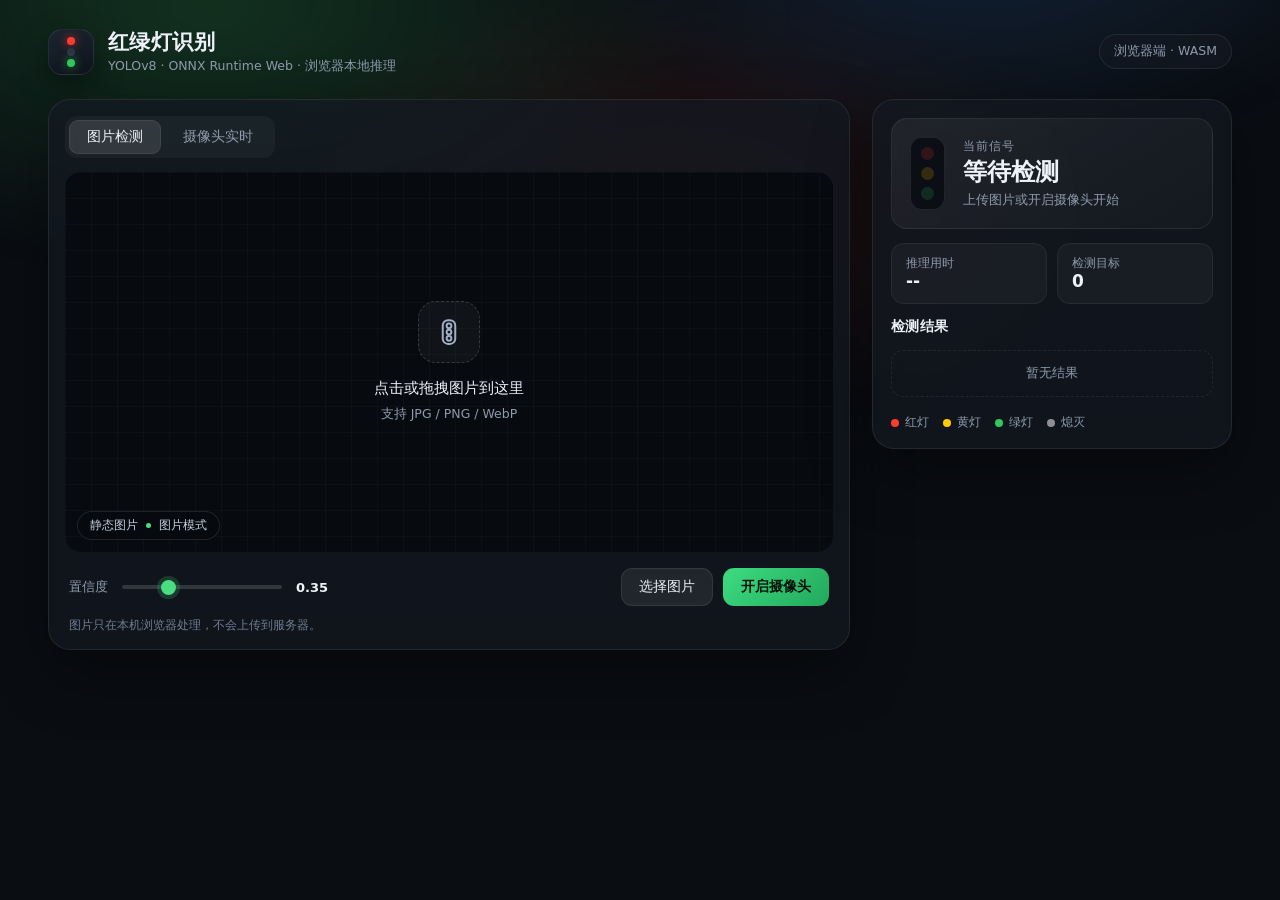
==== index.html @ b740bdeb "Deploy AI traffic light site" ====
<!doctype html>
<html lang="zh-CN">
<head>
  <meta charset="utf-8" />
  <meta name="viewport" content="width=device-width, initial-scale=1" />
  <title>红绿灯识别 · 浏览器端</title>
  <link rel="icon" href="data:image/svg+xml,%3Csvg xmlns='http://www.w3.org/2000/svg' viewBox='0 0 24 24'%3E%3Crect x='7' y='2' width='10' height='20' rx='4' fill='%23131a22'/%3E%3Ccircle cx='12' cy='7' r='2' fill='%23ff3b30'/%3E%3Ccircle cx='12' cy='12' r='2' fill='%23ffcc00'/%3E%3Ccircle cx='12' cy='17' r='2' fill='%2334c759'/%3E%3C/svg%3E" />
  <link rel="stylesheet" href="style.css" />
</head>
<body>
  <div class="aurora"></div>

  <header class="topbar">
    <div class="brand">
      <div class="brand-mark">
        <span></span><span></span><span></span>
      </div>
      <div>
        <h1>红绿灯识别</h1>
        <p>YOLOv8 · ONNX Runtime Web · 浏览器本地推理</p>
      </div>
    </div>
    <div class="badge" id="modelBadge">模型加载中…</div>
  </header>

  <main class="layout">
    <section class="panel stage-panel">
      <div class="tabs" role="tablist">
        <button class="tab active" data-mode="image">图片检测</button>
        <button class="tab" data-mode="camera">摄像头实时</button>
      </div>

      <div class="stage" id="stage">
        <canvas id="canvas"></canvas>
        <video id="video" playsinline muted></video>

        <div class="placeholder" id="placeholder">
          <div class="placeholder-icon">
            <svg viewBox="0 0 24 24" width="30" height="30" fill="none" stroke="currentColor" stroke-width="1.6">
              <rect x="7" y="2.5" width="10" height="19" rx="4.2"/>
              <circle cx="12" cy="7" r="1.9"/><circle cx="12" cy="12" r="1.9"/><circle cx="12" cy="17" r="1.9"/>
            </svg>
          </div>
          <p id="placeholderText">点击或拖拽图片到这里</p>
          <span>支持 JPG / PNG / WebP</span>
        </div>

        <div class="hud" id="hud">
          <span id="fps">-- FPS</span>
          <span class="dot"></span>
          <span id="hudMode">图片模式</span>
        </div>
      </div>

      <div class="controls">
        <label class="slider">
          <span>置信度</span>
          <input id="conf" type="range" min="0.15" max="0.9" step="0.05" value="0.35" />
          <b id="confVal">0.35</b>
        </label>
        <div class="actions">
          <button class="btn ghost" id="pickBtn" disabled>选择图片</button>
          <button class="btn primary" id="camBtn" disabled>开启摄像头</button>
        </div>
        <input id="fileInput" type="file" accept="image/*" hidden />
      </div>
      <p class="privacy">图片只在本机浏览器处理，不会上传到服务器。</p>
    </section>

    <aside class="panel result-panel">
      <div class="status-card" id="statusCard">
        <div class="traffic-light" id="trafficLight">
          <span class="lamp red" id="lampRed"></span>
          <span class="lamp yellow" id="lampYellow"></span>
          <span class="lamp green" id="lampGreen"></span>
        </div>
        <div class="status-body">
          <div class="status-kicker">当前信号</div>
          <div class="status-title" id="statusText">模型加载中</div>
          <div class="status-hint" id="statusHint">首次打开需下载约 12MB 模型</div>
        </div>
      </div>

      <div class="meta-row">
        <div class="meta"><span>推理用时</span><b id="latency">--</b></div>
        <div class="meta"><span>检测目标</span><b id="count">0</b></div>
      </div>

      <div class="section-head">
        <h2>检测结果</h2>
        <span id="summaryCounts"></span>
      </div>
      <div class="det-list" id="detList">
        <div class="empty">暂无结果</div>
      </div>

      <div class="legend">
        <span><i style="background:#ff3b30"></i>红灯</span>
        <span><i style="background:#ffcc00"></i>黄灯</span>
        <span><i style="background:#34c759"></i>绿灯</span>
        <span><i style="background:#8e8e93"></i>熄灭</span>
      </div>
    </aside>
  </main>

  <div class="toast" id="toast"></div>

  <script src="vendor/ort/ort.wasm.min.js"></script>
  <script src="postprocess.js"></script>
  <script src="app.js"></script>
</body>
</html>
---- style.css ----
:root {
  --bg: #0a0d12;
  --panel: rgba(20, 25, 34, 0.72);
  --panel-border: rgba(255, 255, 255, 0.08);
  --text: #eef2f8;
  --muted: #8f9bad;
  --accent: #4ade80;
  --red: #ff3b30;
  --yellow: #ffcc00;
  --green: #34c759;
  --off: #8e8e93;
}

* { box-sizing: border-box; }

html, body {
  margin: 0;
  min-height: 100%;
  background: var(--bg);
  color: var(--text);
  font-family: "Segoe UI", "PingFang SC", "Microsoft YaHei", system-ui, sans-serif;
  -webkit-font-smoothing: antialiased;
}

body { padding: 28px clamp(16px, 4vw, 48px) 48px; overflow-x: hidden; }

.aurora {
  position: fixed;
  inset: -20% -10% auto -10%;
  height: 620px;
  background:
    radial-gradient(46% 60% at 22% 30%, rgba(52, 199, 89, 0.2), transparent 70%),
    radial-gradient(40% 55% at 72% 16%, rgba(64, 156, 255, 0.16), transparent 70%),
    radial-gradient(38% 50% at 52% 62%, rgba(255, 59, 48, 0.12), transparent 72%);
  filter: blur(20px);
  pointer-events: none;
  z-index: 0;
}

.topbar {
  position: relative;
  z-index: 1;
  display: flex;
  align-items: center;
  justify-content: space-between;
  gap: 16px;
  max-width: 1360px;
  margin: 0 auto 24px;
}

.brand { display: flex; align-items: center; gap: 14px; }

.brand-mark {
  width: 46px;
  height: 46px;
  border-radius: 14px;
  background: linear-gradient(160deg, #1b2430, #0f141b);
  border: 1px solid var(--panel-border);
  display: flex;
  flex-direction: column;
  align-items: center;
  justify-content: center;
  gap: 3px;
  box-shadow: 0 10px 30px rgba(0, 0, 0, 0.4);
}

.brand-mark span { width: 8px; height: 8px; border-radius: 50%; background: #2a3442; }
.brand-mark span:nth-child(1) { background: var(--red); box-shadow: 0 0 10px rgba(255, 59, 48, 0.8); }
.brand-mark span:nth-child(3) { background: var(--green); box-shadow: 0 0 10px rgba(52, 199, 89, 0.7); }

h1 { margin: 0; font-size: 21px; letter-spacing: 0.4px; }
.brand p { margin: 2px 0 0; color: var(--muted); font-size: 12.5px; }

.badge {
  padding: 8px 14px;
  border-radius: 999px;
  border: 1px solid var(--panel-border);
  background: var(--panel);
  color: var(--muted);
  font-size: 12.5px;
  white-space: nowrap;
  backdrop-filter: blur(14px);
}

.layout {
  position: relative;
  z-index: 1;
  max-width: 1360px;
  margin: 0 auto;
  display: grid;
  grid-template-columns: minmax(0, 1fr) 360px;
  gap: 22px;
  align-items: start;
}

.panel {
  background: var(--panel);
  border: 1px solid var(--panel-border);
  border-radius: 22px;
  backdrop-filter: blur(18px);
  box-shadow: 0 24px 60px rgba(0, 0, 0, 0.38);
}

.stage-panel { padding: 16px; }

.tabs {
  display: inline-flex;
  gap: 4px;
  padding: 4px;
  border-radius: 12px;
  background: rgba(255, 255, 255, 0.04);
  margin-bottom: 14px;
}

.tab {
  border: 0;
  background: transparent;
  color: var(--muted);
  padding: 8px 18px;
  border-radius: 9px;
  font-size: 13.5px;
  cursor: pointer;
  transition: 0.18s ease;
}

.tab:hover { color: var(--text); }
.tab.active { background: rgba(255, 255, 255, 0.1); color: var(--text); box-shadow: inset 0 0 0 1px rgba(255, 255, 255, 0.08); }

.stage {
  position: relative;
  border-radius: 16px;
  overflow: hidden;
  background:
    linear-gradient(rgba(255, 255, 255, 0.025) 1px, transparent 1px) 0 0 / 26px 26px,
    linear-gradient(90deg, rgba(255, 255, 255, 0.025) 1px, transparent 1px) 0 0 / 26px 26px,
    #070a0f;
  min-height: 380px;
  display: grid;
  place-items: center;
}

#canvas {
  display: block;
  max-width: 100%;
  max-height: 66vh;
  width: auto;
  height: auto;
  z-index: 2;
}

#canvas.hidden, #video { display: none; }

.placeholder {
  position: absolute;
  inset: 0;
  display: flex;
  flex-direction: column;
  align-items: center;
  justify-content: center;
  gap: 6px;
  color: var(--muted);
  cursor: pointer;
  z-index: 1;
  text-align: center;
  padding: 24px;
  transition: 0.2s;
}

.placeholder.hidden { display: none; }
.placeholder p { margin: 10px 0 2px; color: var(--text); font-size: 15px; }
.placeholder span { font-size: 12.5px; }
.placeholder.dragging { background: rgba(74, 222, 128, 0.07); box-shadow: inset 0 0 0 1px rgba(74, 222, 128, 0.35); }

.placeholder-icon {
  width: 62px;
  height: 62px;
  border-radius: 18px;
  display: grid;
  place-items: center;
  color: #9fb0c4;
  background: rgba(255, 255, 255, 0.04);
  border: 1px dashed rgba(255, 255, 255, 0.16);
}

.hud {
  position: absolute;
  left: 12px;
  bottom: 12px;
  z-index: 3;
  display: flex;
  align-items: center;
  gap: 8px;
  padding: 6px 12px;
  border-radius: 999px;
  background: rgba(7, 10, 15, 0.72);
  border: 1px solid rgba(255, 255, 255, 0.1);
  font-size: 11.5px;
  color: #c6d2e1;
  backdrop-filter: blur(8px);
}

.hud .dot { width: 5px; height: 5px; border-radius: 50%; background: var(--accent); }
.hud.live .dot { animation: pulse 1.4s infinite; }

@keyframes pulse { 0%, 100% { opacity: 1; } 50% { opacity: 0.25; } }

.controls {
  display: flex;
  align-items: center;
  justify-content: space-between;
  gap: 16px;
  flex-wrap: wrap;
  padding: 16px 4px 2px;
}

.slider { display: flex; align-items: center; gap: 12px; color: var(--muted); font-size: 13px; }
.slider b { color: var(--text); font-weight: 600; min-width: 34px; font-variant-numeric: tabular-nums; }

input[type="range"] {
  -webkit-appearance: none;
  width: 160px;
  height: 4px;
  border-radius: 999px;
  background: rgba(255, 255, 255, 0.14);
  outline: none;
}

input[type="range"]::-webkit-slider-thumb {
  -webkit-appearance: none;
  width: 15px;
  height: 15px;
  border-radius: 50%;
  background: var(--accent);
  box-shadow: 0 0 0 4px rgba(74, 222, 128, 0.18);
  cursor: pointer;
}

.actions { display: flex; gap: 10px; }

.btn {
  border: 0;
  border-radius: 11px;
  padding: 10px 18px;
  font-size: 13.5px;
  font-family: inherit;
  cursor: pointer;
  transition: 0.18s ease;
}

.btn.ghost { background: rgba(255, 255, 255, 0.07); color: var(--text); box-shadow: inset 0 0 0 1px rgba(255, 255, 255, 0.08); }
.btn.ghost:hover { background: rgba(255, 255, 255, 0.12); }
.btn.primary { background: linear-gradient(135deg, #3ddc81, #22a85c); color: #04120a; font-weight: 700; }
.btn.primary:hover { filter: brightness(1.08); }
.btn.primary.stop { background: linear-gradient(135deg, #ff6b63, #d92d23); color: #fff; }
.btn:disabled { opacity: 0.45; cursor: not-allowed; filter: none; }

.privacy {
  margin: 10px 4px 0;
  color: #6f7c8f;
  font-size: 11.5px;
}

.result-panel { padding: 18px; display: flex; flex-direction: column; gap: 14px; }

.status-card {
  display: flex;
  align-items: center;
  gap: 18px;
  padding: 18px;
  border-radius: 16px;
  background: linear-gradient(150deg, rgba(255, 255, 255, 0.06), rgba(255, 255, 255, 0.02));
  border: 1px solid rgba(255, 255, 255, 0.07);
  transition: 0.25s ease;
}

.traffic-light {
  display: flex;
  flex-direction: column;
  gap: 7px;
  padding: 9px 10px;
  border-radius: 12px;
  background: #0b0f15;
  border: 1px solid rgba(255, 255, 255, 0.09);
}

.lamp { width: 13px; height: 13px; border-radius: 50%; opacity: 0.16; transition: 0.25s ease; }
.lamp.red { background: var(--red); }
.lamp.yellow { background: var(--yellow); }
.lamp.green { background: var(--green); }
.lamp.on { opacity: 1; }
.lamp.red.on { box-shadow: 0 0 14px rgba(255, 59, 48, 0.85); }
.lamp.yellow.on { box-shadow: 0 0 14px rgba(255, 204, 0, 0.85); }
.lamp.green.on { box-shadow: 0 0 14px rgba(52, 199, 89, 0.85); }

.status-kicker { color: var(--muted); font-size: 11.5px; letter-spacing: 1px; text-transform: uppercase; }
.status-title { font-size: 24px; font-weight: 700; margin-top: 2px; }
.status-hint { color: var(--muted); font-size: 12.5px; margin-top: 4px; }

.meta-row { display: grid; grid-template-columns: 1fr 1fr; gap: 10px; }
.meta { padding: 12px 14px; border-radius: 13px; background: rgba(255, 255, 255, 0.035); border: 1px solid rgba(255, 255, 255, 0.06); }
.meta span { display: block; color: var(--muted); font-size: 11.5px; }
.meta b { font-size: 17px; font-variant-numeric: tabular-nums; }

.section-head { display: flex; align-items: baseline; justify-content: space-between; }
.section-head h2 { margin: 0; font-size: 14px; letter-spacing: 0.4px; }
.section-head span { color: var(--muted); font-size: 11.5px; }

.det-list { display: flex; flex-direction: column; gap: 8px; max-height: 300px; overflow-y: auto; }
.empty { color: var(--muted); font-size: 12.5px; padding: 14px; text-align: center; border: 1px dashed rgba(255, 255, 255, 0.08); border-radius: 12px; }

.det-item {
  display: grid;
  grid-template-columns: 10px 1fr auto;
  align-items: center;
  gap: 10px;
  padding: 10px 12px;
  border-radius: 12px;
  background: rgba(255, 255, 255, 0.035);
  border: 1px solid rgba(255, 255, 255, 0.05);
}

.det-color { width: 10px; height: 10px; border-radius: 50%; }
.det-name { font-size: 13px; }
.det-name small { color: var(--muted); font-size: 11px; margin-left: 6px; }
.det-conf { font-size: 12.5px; color: var(--muted); font-variant-numeric: tabular-nums; }
.det-bar { grid-column: 2 / -1; height: 3px; border-radius: 999px; background: rgba(255, 255, 255, 0.07); overflow: hidden; margin-top: -2px; }
.det-bar i { display: block; height: 100%; border-radius: 999px; }

.legend { display: flex; flex-wrap: wrap; gap: 14px; color: var(--muted); font-size: 11.5px; padding-top: 4px; }
.legend span { display: inline-flex; align-items: center; gap: 6px; }
.legend i { width: 8px; height: 8px; border-radius: 50%; display: inline-block; }

.toast {
  position: fixed;
  left: 50%;
  bottom: 28px;
  transform: translate(-50%, 14px);
  padding: 11px 18px;
  border-radius: 12px;
  background: rgba(30, 20, 20, 0.92);
  border: 1px solid rgba(255, 90, 80, 0.4);
  color: #ffd9d6;
  font-size: 13px;
  opacity: 0;
  pointer-events: none;
  transition: 0.25s ease;
  z-index: 50;
  max-width: 86vw;
}

.toast.show { opacity: 1; transform: translate(-50%, 0); }

@media (max-width: 960px) {
  .layout { grid-template-columns: 1fr; }
  .stage { min-height: 300px; }
  #canvas { max-height: 52vh; }
  .badge { display: none; }
  .result-panel { order: -1; }
}

@media (max-width: 520px) {
  body { padding: 16px 12px 32px; }
  .controls { flex-direction: column; align-items: stretch; }
  .actions { justify-content: stretch; }
  .actions .btn { flex: 1; }
  .slider { justify-content: space-between; }
}
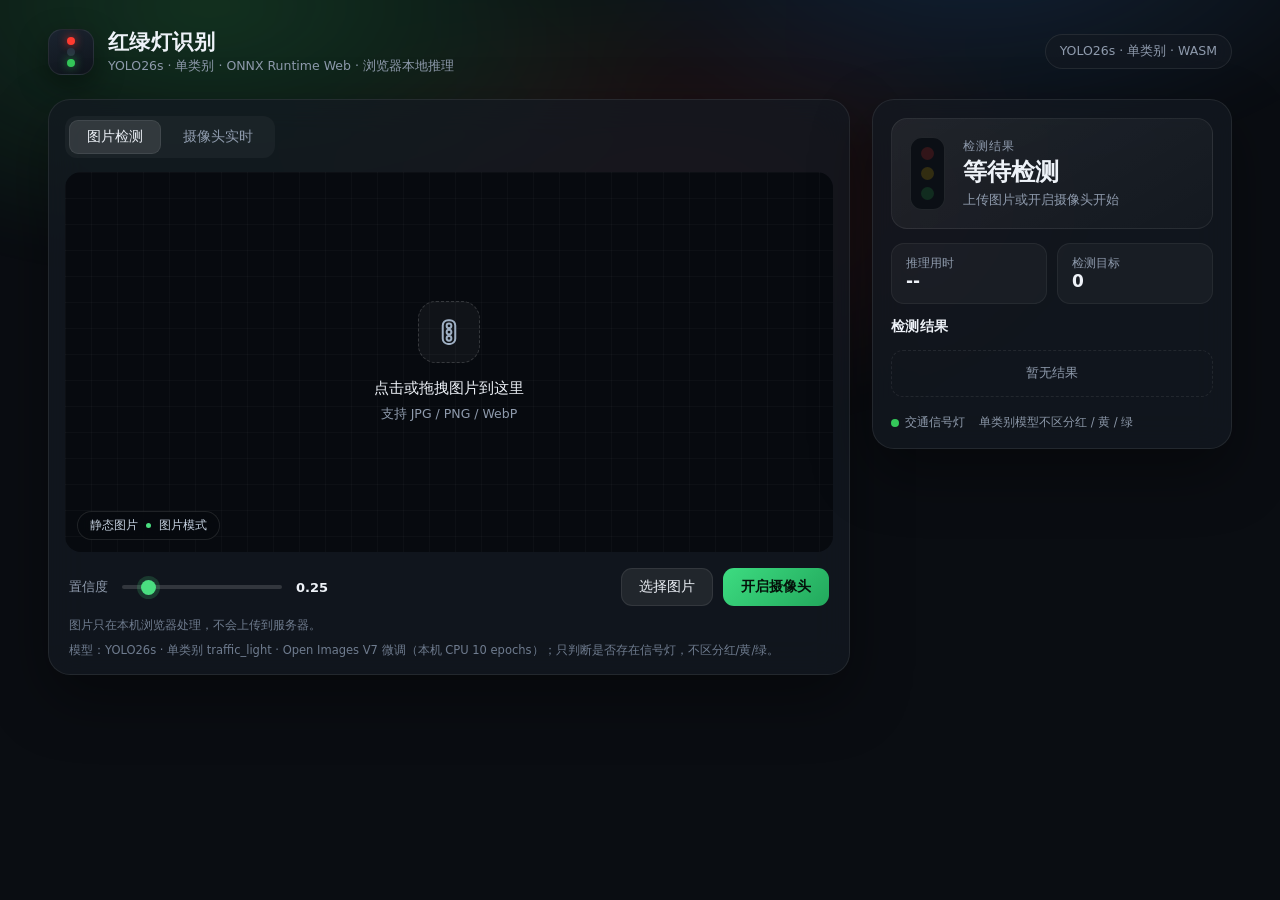
==== commit bdb5036d: "Deploy YOLO26s single-class traffic light model (Open Images V7)" ====
--- a/index.html
+++ b/index.html
@@ -3,9 +3,9 @@
 <head>
   <meta charset="utf-8" />
   <meta name="viewport" content="width=device-width, initial-scale=1" />
-  <title>红绿灯识别 · 浏览器端</title>
+  <title>交通信号灯检测 · YOLO26s</title>
   <link rel="icon" href="data:image/svg+xml,%3Csvg xmlns='http://www.w3.org/2000/svg' viewBox='0 0 24 24'%3E%3Crect x='7' y='2' width='10' height='20' rx='4' fill='%23131a22'/%3E%3Ccircle cx='12' cy='7' r='2' fill='%23ff3b30'/%3E%3Ccircle cx='12' cy='12' r='2' fill='%23ffcc00'/%3E%3Ccircle cx='12' cy='17' r='2' fill='%2334c759'/%3E%3C/svg%3E" />
-  <link rel="stylesheet" href="style.css" />
+  <link rel="stylesheet" href="style.css?v=20261112" />
 </head>
 <body>
   <div class="aurora"></div>
@@ -17,7 +17,7 @@
       </div>
       <div>
         <h1>红绿灯识别</h1>
-        <p>YOLOv8 · ONNX Runtime Web · 浏览器本地推理</p>
+        <p>YOLO26s · 单类别 · ONNX Runtime Web · 浏览器本地推理</p>
       </div>
     </div>
     <div class="badge" id="modelBadge">模型加载中…</div>
@@ -55,8 +55,8 @@
       <div class="controls">
         <label class="slider">
           <span>置信度</span>
-          <input id="conf" type="range" min="0.15" max="0.9" step="0.05" value="0.35" />
-          <b id="confVal">0.35</b>
+          <input id="conf" type="range" min="0.15" max="0.9" step="0.05" value="0.25" />
+          <b id="confVal">0.25</b>
         </label>
         <div class="actions">
           <button class="btn ghost" id="pickBtn" disabled>选择图片</button>
@@ -65,6 +65,7 @@
         <input id="fileInput" type="file" accept="image/*" hidden />
       </div>
       <p class="privacy">图片只在本机浏览器处理，不会上传到服务器。</p>
+      <p class="privacy">模型：YOLO26s · 单类别 traffic_light · Open Images V7 微调（本机 CPU 10 epochs）；只判断是否存在信号灯，不区分红/黄/绿。</p>
     </section>
 
     <aside class="panel result-panel">
@@ -75,9 +76,9 @@
           <span class="lamp green" id="lampGreen"></span>
         </div>
         <div class="status-body">
-          <div class="status-kicker">当前信号</div>
+          <div class="status-kicker">检测结果</div>
           <div class="status-title" id="statusText">模型加载中</div>
-          <div class="status-hint" id="statusHint">首次打开需下载约 12MB 模型</div>
+          <div class="status-hint" id="statusHint">首次打开需下载约 40MB 模型</div>
         </div>
       </div>
 
@@ -95,10 +96,8 @@
       </div>
 
       <div class="legend">
-        <span><i style="background:#ff3b30"></i>红灯</span>
-        <span><i style="background:#ffcc00"></i>黄灯</span>
-        <span><i style="background:#34c759"></i>绿灯</span>
-        <span><i style="background:#8e8e93"></i>熄灭</span>
+        <span><i style="background:#34c759"></i>交通信号灯</span>
+        <span style="color:#8b97a8">单类别模型不区分红 / 黄 / 绿</span>
       </div>
     </aside>
   </main>
@@ -106,7 +105,7 @@
   <div class="toast" id="toast"></div>
 
   <script src="vendor/ort/ort.wasm.min.js"></script>
-  <script src="postprocess.js"></script>
-  <script src="app.js"></script>
+  <script src="postprocess.js?v=20261112"></script>
+  <script src="app.js?v=20261112"></script>
 </body>
 </html>
